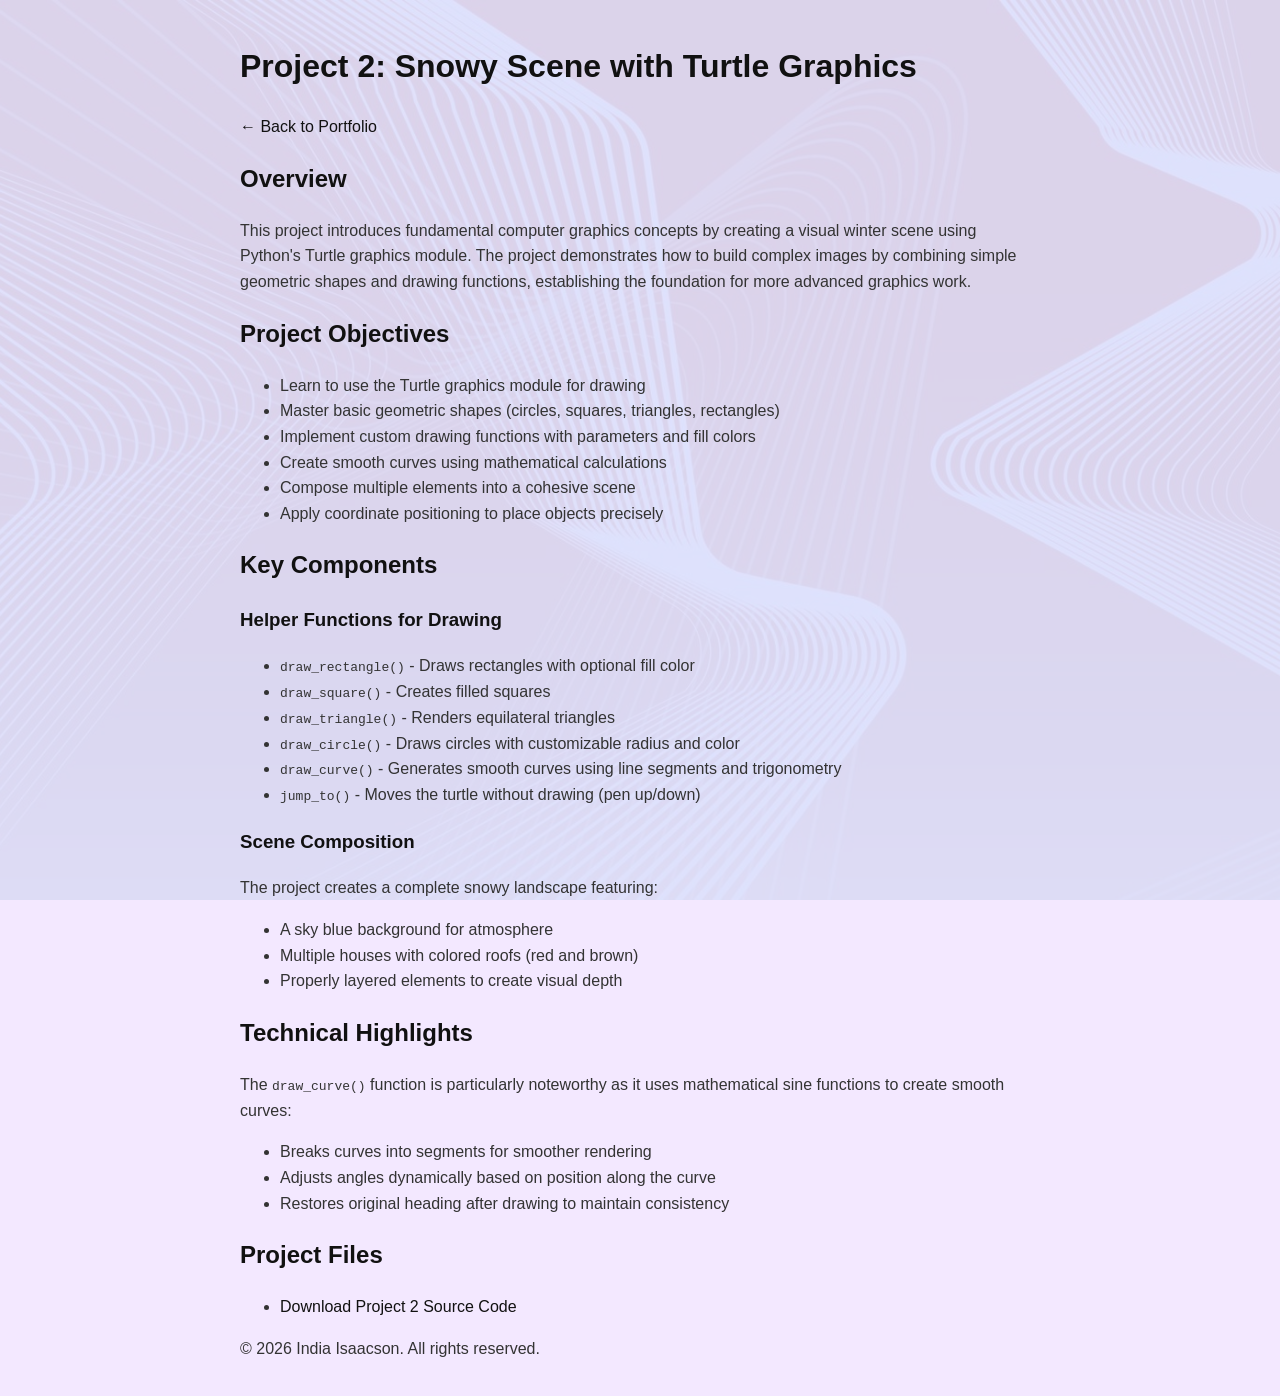
==== project2-summary.html @ a479d4ed "Create project2-summary.html" ====
<!DOCTYPE html>
<html lang="en">
<head>
    <meta charset="UTF-8">
    <meta name="viewport" content="width=device-width, initial-scale=1.0">
    <title>Project 2: Snowy Scene with Turtle Graphics</title>
    <link rel="stylesheet" href="styles.css">
</head>
<body>
    <header>
        <h1>Project 2: Snowy Scene with Turtle Graphics</h1>
        <nav>
            <a href="index.html">← Back to Portfolio</a>
        </nav>
    </header>

    <section id="overview">
        <h2>Overview</h2>
        <p>This project introduces fundamental computer graphics concepts by creating a visual winter scene using Python's Turtle graphics module. The project demonstrates how to build complex images by combining simple geometric shapes and drawing functions, establishing the foundation for more advanced graphics work.</p>
    </section>

    <section id="objectives">
        <h2>Project Objectives</h2>
        <ul>
            <li>Learn to use the Turtle graphics module for drawing</li>
            <li>Master basic geometric shapes (circles, squares, triangles, rectangles)</li>
            <li>Implement custom drawing functions with parameters and fill colors</li>
            <li>Create smooth curves using mathematical calculations</li>
            <li>Compose multiple elements into a cohesive scene</li>
            <li>Apply coordinate positioning to place objects precisely</li>
        </ul>
    </section>

    <section id="key-components">
        <h2>Key Components</h2>
        
        <h3>Helper Functions for Drawing</h3>
        <ul>
            <li><code>draw_rectangle()</code> - Draws rectangles with optional fill color</li>
            <li><code>draw_square()</code> - Creates filled squares</li>
            <li><code>draw_triangle()</code> - Renders equilateral triangles</li>
            <li><code>draw_circle()</code> - Draws circles with customizable radius and color</li>
            <li><code>draw_curve()</code> - Generates smooth curves using line segments and trigonometry</li>
            <li><code>jump_to()</code> - Moves the turtle without drawing (pen up/down)</li>
        </ul>

        <h3>Scene Composition</h3>
        <p>The project creates a complete snowy landscape featuring:</p>
        <ul>
            <li>A sky blue background for atmosphere</li>
            <li>Multiple houses with colored roofs (red and brown)</li>
            <li>Properly layered elements to create visual depth</li>
        </ul>
    </section>

    <section id="technical-highlights">
        <h2>Technical Highlights</h2>
        <p>The <code>draw_curve()</code> function is particularly noteworthy as it uses mathematical sine functions to create smooth curves:</p>
        <ul>
            <li>Breaks curves into segments for smoother rendering</li>
            <li>Adjusts angles dynamically based on position along the curve</li>
            <li>Restores original heading after drawing to maintain consistency</li>
        </ul>
    </section>

    <section id="project-files">
        <h2>Project Files</h2>
        <ul>
            <li><a href="project2.py" download>Download Project 2 Source Code</a></li>
        </ul>
    </section>

    <footer>
        <p>&copy; 2026 India Isaacson. All rights reserved.</p>
    </footer>
</body>
</html>
---- styles.css ----
<!DOCTYPE html>
<html lang="en">
<head>
    <meta charset="UTF-8">
    <meta name="viewport" content="width=device-width, initial-scale=1.0">
    <title>Resume - India Isaacson</title>
    <style>
/*India Isaacson */
/* please make sure you change the name of this file to styles.css */

/* Global Styles */
* {
    margin: 0;
    padding: 0;
    box-sizing: border-box;
}

body {
    font-family: 'Segoe UI', Tahoma, Geneva, Verdana, sans-serif;
    line-height: 1.6;
    color: #333;
    max-width: 800px;
    margin: 0 auto;
    padding: 20px;
    position: relative;
    background-color: #f3e8ff;
    /* light purple */
}

/* Background Image with Transparency */
/* need position: fixed; and top: 0; left: 0; */
body:before {
    content: "";
    position: fixed;
    top: 0;
    left: 0;
    width: 100%;
    height: 100%;
    background-image: url('Websitebackground.jpg');
    background-size: cover;
    background-position: center;
    opacity: 0.1;
    z-index: -1;
}

h1, h2, h3 {
    color: #111 !important; /* black accent */
}

a {
    color: #111 !important; /* black accent for links */
    text-decoration: none;
}

a:hover {
    text-decoration: underline;
}

.profile-pic-container {
    margin-bottom: 1em;
}
    </style>
</head>
<body>
    <header>
        <div class="profile-pic-container">
            <img id="profile-pic" src="Profile%20Picture.jpg" alt="Profile Picture" style="width:120px;height:120px;border-radius:50%;object-fit:cover;">
            <!-- Profile picture is static and cannot be changed by the user -->
        </div>
        <h1>India Isaacson</h1>
        <p>Web Developer | Team Trainer | Student | Aspiring Teacher</p>
        <div class="contact-info">
            <ul>
                <li>Email: <a href="mailto:ibi@uoregon.edu">ibi@uoregon.edu</a></li>
                <li>Phone: <a href="tel:5412460576">541-246-0576</a></li>
            </ul>
        </div>
    </header>
    <section id="Personal Information">
        <h2>Summary</h2>
        <p>Motivated student and worker with a knack for problem solving and analysis. Student at the University of Oregon, studying Classics and Archeology. </p>
    </section>
    <section id="education">
        <h2>Education</h2>
        <ul>
            <li>
                <strong>University of Oregon (Present)</strong>
                <ul>
                    <li>Bachelor of Arts in Classics and Archeology</li>
                    <li>Expected Graduation: 2029</li>
                </ul>
            </li>
            <li>
                <strong>Pleasant Hill High School (2025)</strong>
                <ul>
                    <li>High School Diploma</li>
                </ul>
            </li>
        </ul>
    </section>
    <section id="experience">
        <h2>Experience</h2>
        <ul>
            <li>
                <strong>Team Trainer</strong> - Wendy's (2023-Present)
                <ul>
                    <li>Trained incoming employees on company policies and procedures.</li>
                    <li>Prepared and handled food safely and efficiently.</li>
                    <li>Provided excellent customer service and resolved issues promptly.</li>
                </ul>
            </li>
        </ul>
    </section>
    <section id="skills">
        <h2>Skills</h2>
        <div class="skills-sections">
            <div class="technical-skills">
                <h3>Technical Skills</h3>
                <ul>
                    <li>Web Analysis</li>
                    <li>Python & JavaScript</li>
                    <li>Cash Handling</li>
                    <li>Customer Service</li>
                </ul>
            </div>
            <div class="soft-skills">
                <h3>Soft Skills</h3>
                <ul>
                    <li>Hardworking</li>
                    <li>Organized</li>
                    <li>Communication</li>
                    <li>Time Management</li>
                </ul>
            </div>
        </div>
    </section>
    <footer>
        <p>&copy; 2026 India Isaacson. All rights reserved.</p>
    </footer>
</body>
</html>
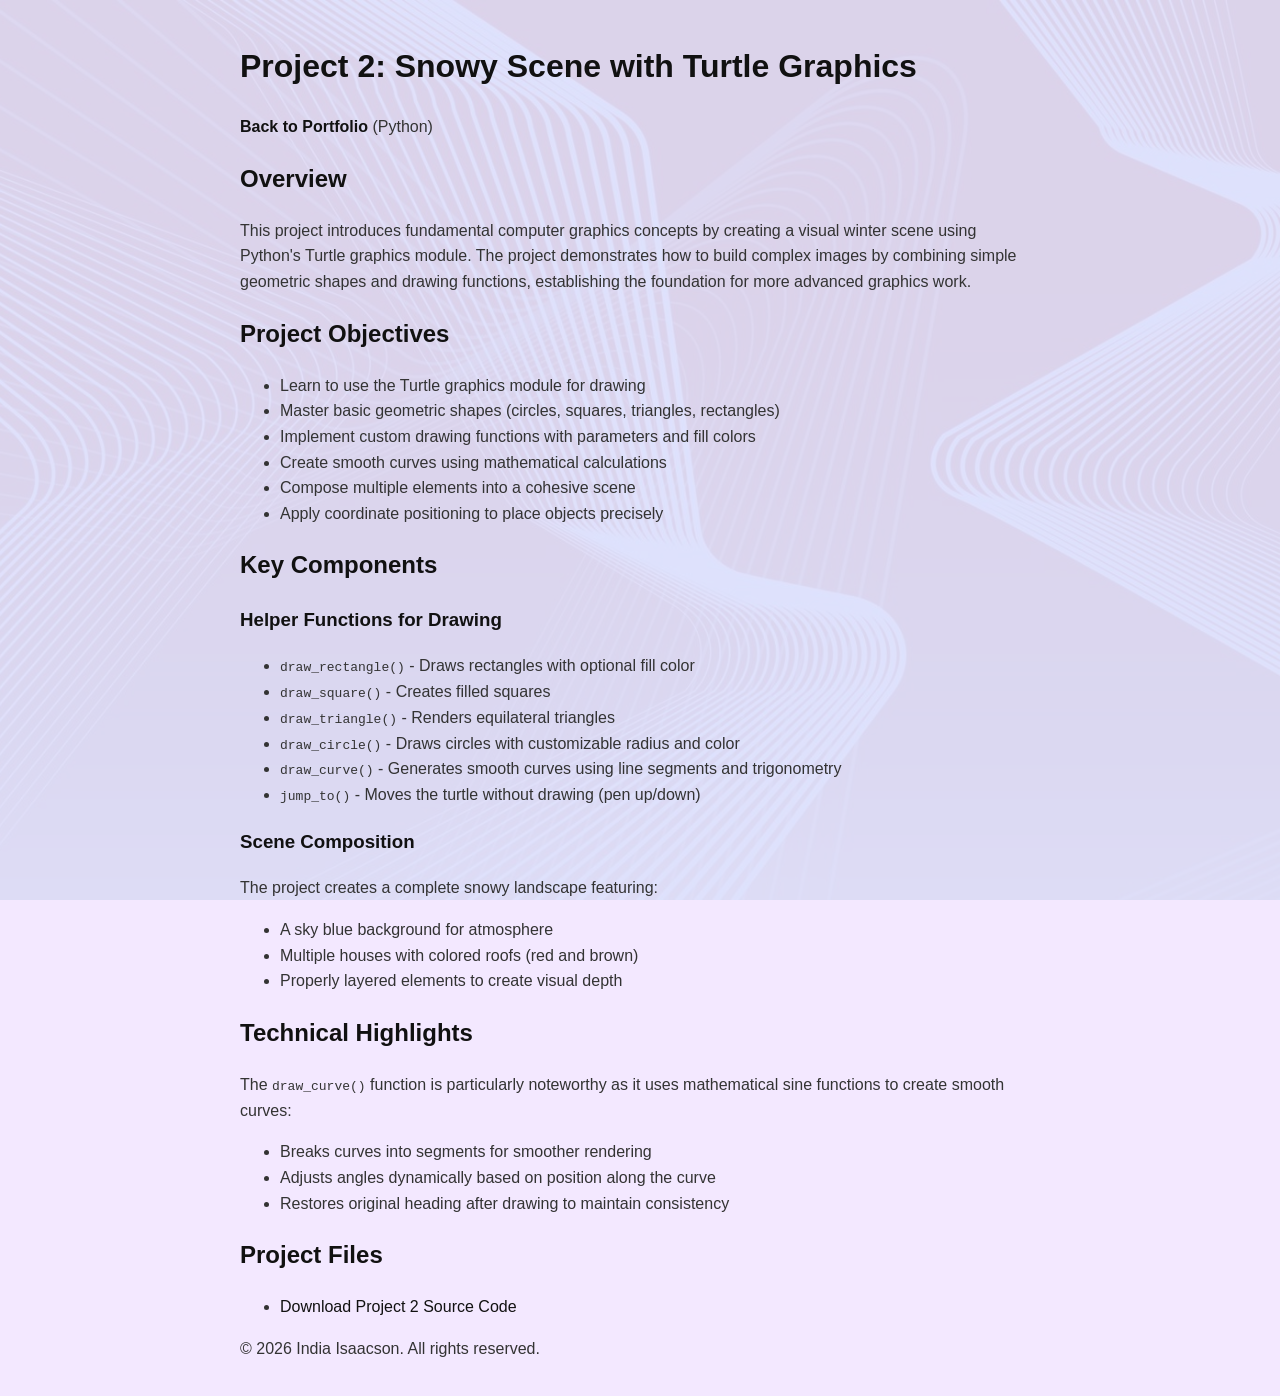
==== commit 3f943c6f: "Update project2-summary.html" ====
--- a/project2-summary.html
+++ b/project2-summary.html
@@ -10,7 +10,7 @@
     <header>
         <h1>Project 2: Snowy Scene with Turtle Graphics</h1>
         <nav>
-            <a href="index.html">← Back to Portfolio</a>
+            <strong><a href="index.html">Back to Portfolio</a></strong> (Python)
         </nav>
     </header>
 
@@ -74,4 +74,4 @@
         <p>&copy; 2026 India Isaacson. All rights reserved.</p>
     </footer>
 </body>
-</html>+</html>
